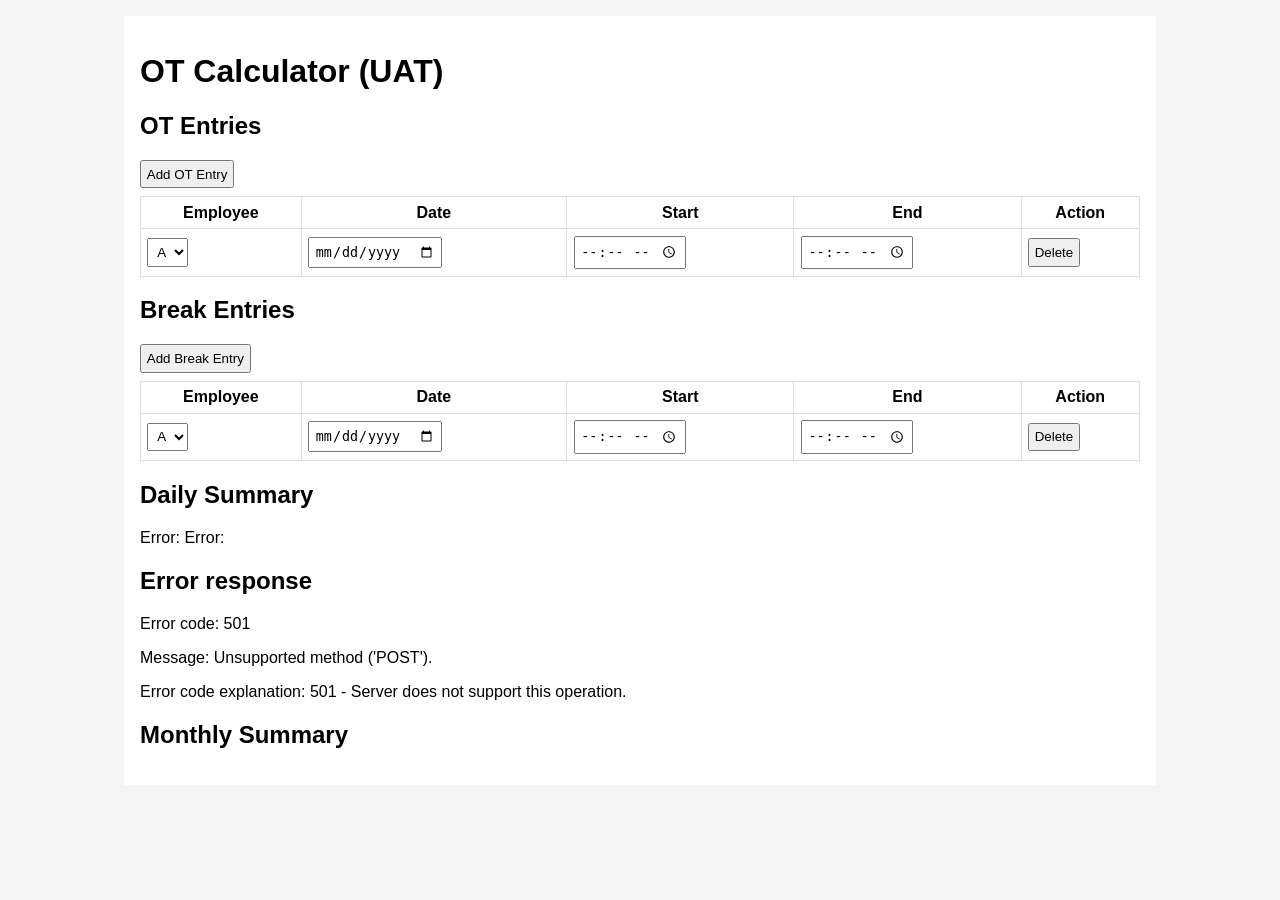
==== templates/index.html @ ce0dbe76 "Build Go OT calculator web app with separated engine and tests" ====
<!DOCTYPE html>
<html lang="en">
<head>
  <meta charset="UTF-8">
  <meta name="viewport" content="width=device-width, initial-scale=1.0">
  <title>OT Calculator</title>
  <link rel="stylesheet" href="/static/style.css">
</head>
<body>
  <main>
    <h1>OT Calculator (UAT)</h1>

    <section>
      <h2>OT Entries</h2>
      <button id="add-ot" type="button">Add OT Entry</button>
      <table>
        <thead>
          <tr><th>Employee</th><th>Date</th><th>Start</th><th>End</th><th>Action</th></tr>
        </thead>
        <tbody id="ot-body"></tbody>
      </table>
    </section>

    <section>
      <h2>Break Entries</h2>
      <button id="add-break" type="button">Add Break Entry</button>
      <table>
        <thead>
          <tr><th>Employee</th><th>Date</th><th>Start</th><th>End</th><th>Action</th></tr>
        </thead>
        <tbody id="break-body"></tbody>
      </table>
    </section>

    <section>
      <h2>Daily Summary</h2>
      <div id="daily-results"></div>
    </section>

    <section>
      <h2>Monthly Summary</h2>
      <div id="monthly-results"></div>
    </section>
  </main>

  <script src="/static/app.js"></script>
</body>
</html>
---- static/style.css ----
body {
  font-family: Arial, sans-serif;
  margin: 1rem;
  background: #f5f5f5;
}

main {
  max-width: 1000px;
  margin: 0 auto;
  background: white;
  padding: 1rem;
}

table {
  width: 100%;
  border-collapse: collapse;
  margin: 0.5rem 0 1rem;
}

th, td {
  border: 1px solid #ddd;
  padding: 0.4rem;
}

input, select, button {
  padding: 0.3rem;
}

.day-card, .month-card {
  border: 1px solid #ddd;
  padding: 0.5rem;
  margin-bottom: 0.5rem;
  background: #fafafa;
}
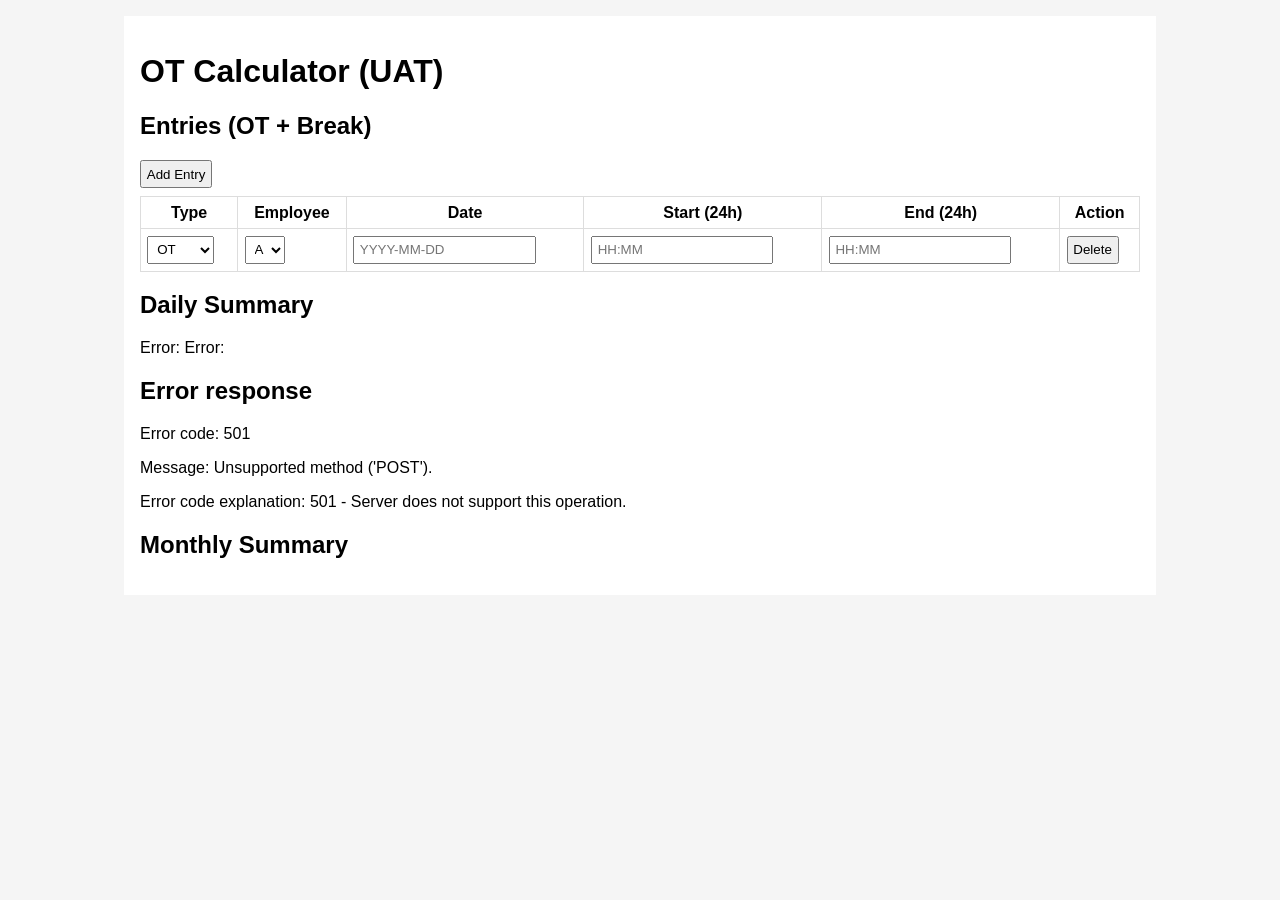
==== commit 936244f0: "Fix input UX: combined OT/break rows and robust date/time normalization" ====
--- a/templates/index.html
+++ b/templates/index.html
@@ -11,24 +11,13 @@
     <h1>OT Calculator (UAT)</h1>
 
     <section>
-      <h2>OT Entries</h2>
-      <button id="add-ot" type="button">Add OT Entry</button>
+      <h2>Entries (OT + Break)</h2>
+      <button id="add-entry" type="button">Add Entry</button>
       <table>
         <thead>
-          <tr><th>Employee</th><th>Date</th><th>Start</th><th>End</th><th>Action</th></tr>
+          <tr><th>Type</th><th>Employee</th><th>Date</th><th>Start (24h)</th><th>End (24h)</th><th>Action</th></tr>
         </thead>
-        <tbody id="ot-body"></tbody>
-      </table>
-    </section>
-
-    <section>
-      <h2>Break Entries</h2>
-      <button id="add-break" type="button">Add Break Entry</button>
-      <table>
-        <thead>
-          <tr><th>Employee</th><th>Date</th><th>Start</th><th>End</th><th>Action</th></tr>
-        </thead>
-        <tbody id="break-body"></tbody>
+        <tbody id="entry-body"></tbody>
       </table>
     </section>
 
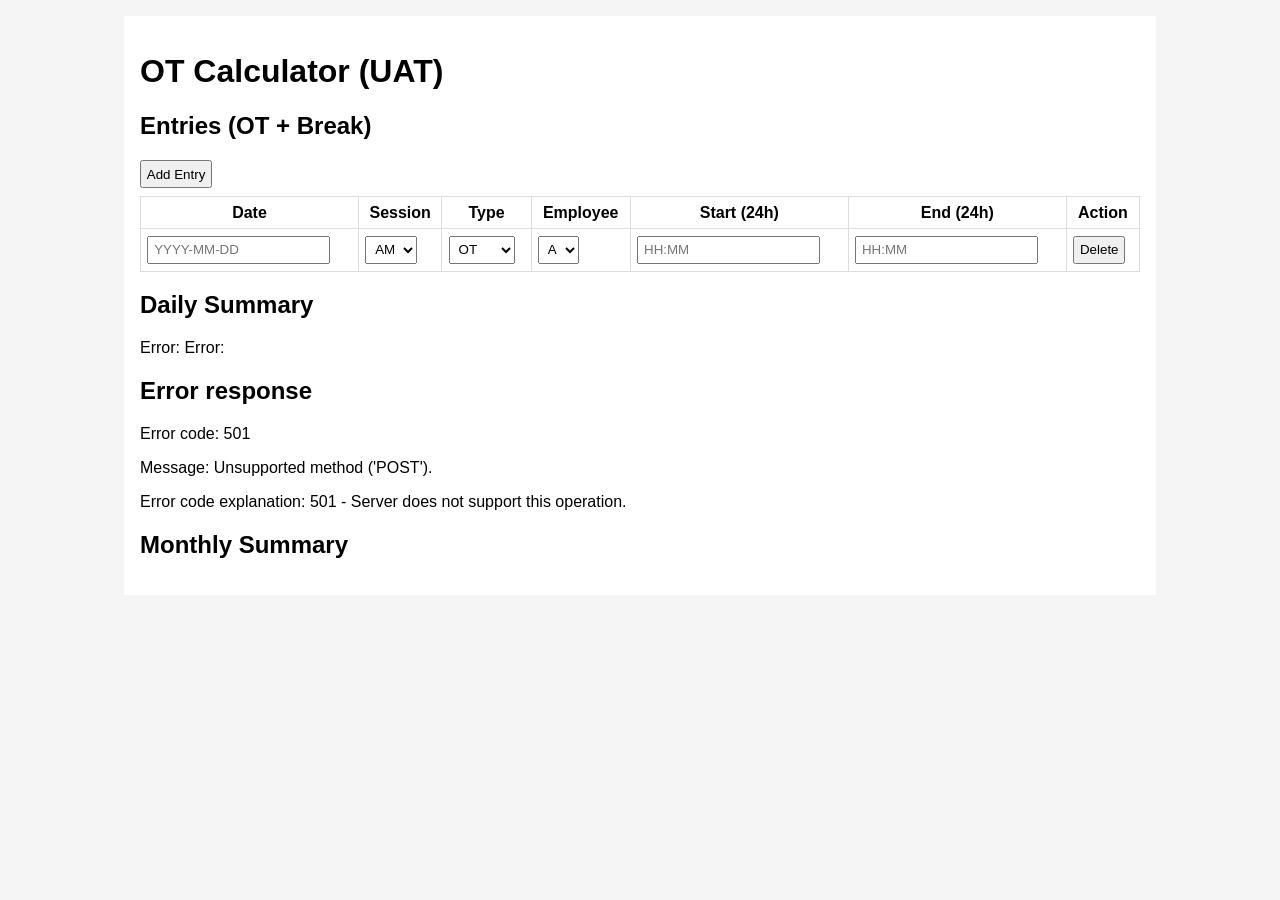
==== commit f212ce37: "Add AM/PM session-based OT calculation and per-session cache" ====
--- a/templates/index.html
+++ b/templates/index.html
@@ -15,7 +15,7 @@
       <button id="add-entry" type="button">Add Entry</button>
       <table>
         <thead>
-          <tr><th>Type</th><th>Employee</th><th>Date</th><th>Start (24h)</th><th>End (24h)</th><th>Action</th></tr>
+          <tr><th>Date</th><th>Session</th><th>Type</th><th>Employee</th><th>Start (24h)</th><th>End (24h)</th><th>Action</th></tr>
         </thead>
         <tbody id="entry-body"></tbody>
       </table>
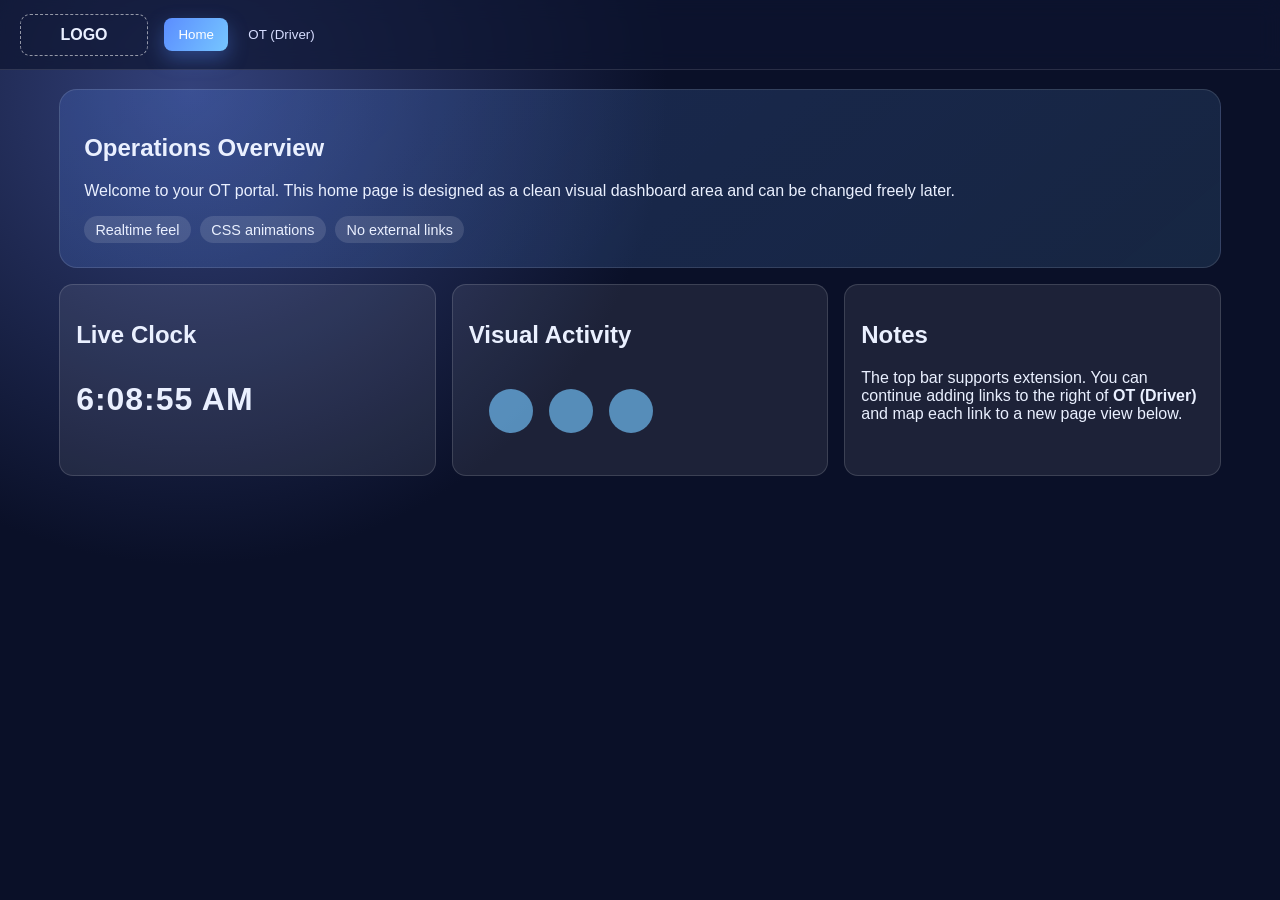
==== commit 8251f899: "Rewrite ot-frontend with topbar views and styled Driver OT module" ====
--- a/templates/index.html
+++ b/templates/index.html
@@ -3,32 +3,90 @@
 <head>
   <meta charset="UTF-8">
   <meta name="viewport" content="width=device-width, initial-scale=1.0">
-  <title>OT Calculator</title>
+  <title>OT Frontend</title>
   <link rel="stylesheet" href="/static/style.css">
 </head>
 <body>
-  <main>
-    <h1>OT Calculator (UAT)</h1>
+  <header class="topbar">
+    <div class="topbar__logo" aria-label="Company logo placeholder">
+      <span>LOGO</span>
+    </div>
+    <nav class="topbar__nav" aria-label="Primary">
+      <button class="topbar__link is-active" data-view="home" type="button">Home</button>
+      <button class="topbar__link" data-view="ot-driver" type="button">OT (Driver)</button>
+    </nav>
+  </header>
 
-    <section>
-      <h2>Entries (OT + Break)</h2>
-      <button id="add-entry" type="button">Add Entry</button>
-      <table>
-        <thead>
-          <tr><th>Date</th><th>Session</th><th>Type</th><th>Employee</th><th>Start (24h)</th><th>End (24h)</th><th>Action</th></tr>
-        </thead>
-        <tbody id="entry-body"></tbody>
-      </table>
+  <main class="app-shell">
+    <section id="view-home" class="view is-active" aria-live="polite">
+      <div class="hero">
+        <h1>Operations Overview</h1>
+        <p>Welcome to your OT portal. This home page is designed as a clean visual dashboard area and can be changed freely later.</p>
+        <div class="hero__chips">
+          <span class="chip">Realtime feel</span>
+          <span class="chip">CSS animations</span>
+          <span class="chip">No external links</span>
+        </div>
+      </div>
+
+      <div class="home-grid">
+        <article class="glass-card">
+          <h2>Live Clock</h2>
+          <p id="live-clock" class="clock">--:--:--</p>
+        </article>
+        <article class="glass-card">
+          <h2>Visual Activity</h2>
+          <div class="pulse-wrap" aria-hidden="true">
+            <span class="pulse pulse--a"></span>
+            <span class="pulse pulse--b"></span>
+            <span class="pulse pulse--c"></span>
+          </div>
+        </article>
+        <article class="glass-card home-note">
+          <h2>Notes</h2>
+          <p>The top bar supports extension. You can continue adding links to the right of <strong>OT (Driver)</strong> and map each link to a new page view below.</p>
+        </article>
+      </div>
     </section>
 
-    <section>
-      <h2>Daily Summary</h2>
-      <div id="daily-results"></div>
-    </section>
+    <section id="view-ot-driver" class="view" aria-live="polite">
+      <h1>Driver OT Management</h1>
 
-    <section>
-      <h2>Monthly Summary</h2>
-      <div id="monthly-results"></div>
+      <div class="subtabs" role="tablist" aria-label="Driver OT tabs">
+        <button class="subtabs__btn is-active" data-subtab="ot-input" type="button" role="tab" aria-selected="true">OT Input</button>
+        <button class="subtabs__btn" data-subtab="staff-input" type="button" role="tab" aria-selected="false">Staff Input</button>
+      </div>
+
+      <div class="subtab-panel is-active" data-panel="ot-input" role="tabpanel">
+        <section class="panel">
+          <h2>Entries (OT + Break)</h2>
+          <button id="add-entry" type="button" class="btn-primary">Add Entry</button>
+          <table>
+            <thead>
+              <tr><th>Date</th><th>Session</th><th>Type</th><th>Employee</th><th>Start (24h)</th><th>End (24h)</th><th>Action</th></tr>
+            </thead>
+            <tbody id="entry-body"></tbody>
+          </table>
+        </section>
+
+        <section class="panel">
+          <h2>Daily Summary</h2>
+          <div id="daily-results"></div>
+        </section>
+
+        <section class="panel">
+          <h2>Monthly Summary</h2>
+          <div id="monthly-results"></div>
+        </section>
+      </div>
+
+      <div class="subtab-panel" data-panel="staff-input" role="tabpanel">
+        <section class="panel">
+          <h2>Staff Input (Same Data Model)</h2>
+          <p>This tab shares the exact same OT data and calculation flow as OT Input.</p>
+          <div id="staff-results"></div>
+        </section>
+      </div>
     </section>
   </main>
 
--- a/static/style.css
+++ b/static/style.css
@@ -1,34 +1,113 @@
-body {
-  font-family: Arial, sans-serif;
-  margin: 1rem;
-  background: #f5f5f5;
+:root {
+  --bg-1: #0a1028;
+  --bg-2: #1f2b5c;
+  --surface: #ffffff;
+  --text: #eaf0ff;
+  --ink: #1b2040;
+  --primary: #5b8dff;
+  --primary-2: #76c6ff;
+  --muted: #8b93b3;
 }
 
-main {
-  max-width: 1000px;
-  margin: 0 auto;
-  background: white;
+* { box-sizing: border-box; }
+
+body {
+  margin: 0;
+  font-family: "Inter", "Segoe UI", Arial, sans-serif;
+  color: var(--text);
+  background: radial-gradient(circle at 15% 10%, #33417a 0%, var(--bg-1) 35%), linear-gradient(120deg, var(--bg-2), var(--bg-1));
+  min-height: 100vh;
+}
+
+.topbar {
+  position: sticky;
+  top: 0;
+  z-index: 10;
+  display: flex;
+  align-items: center;
+  gap: 1rem;
+  padding: 0.85rem 1.25rem;
+  border-bottom: 1px solid rgba(255, 255, 255, 0.12);
+  backdrop-filter: blur(10px);
+  background: rgba(13, 20, 48, 0.7);
+}
+
+.topbar__logo {
+  width: 128px;
+  height: 42px;
+  border-radius: 10px;
+  border: 1px dashed rgba(255,255,255,0.55);
+  display: grid;
+  place-items: center;
+  font-weight: 700;
+}
+
+.topbar__nav { display: flex; gap: 0.35rem; }
+
+.topbar__link, .subtabs__btn {
+  border: none;
+  color: #d7ddff;
+  background: transparent;
+  padding: 0.55rem 0.9rem;
+  border-radius: 8px;
+  cursor: pointer;
+}
+
+.topbar__link:hover, .subtabs__btn:hover { background: rgba(255,255,255,0.1); }
+.topbar__link.is-active, .subtabs__btn.is-active {
+  background: linear-gradient(120deg, var(--primary), var(--primary-2));
+  color: #fff;
+  box-shadow: 0 8px 20px rgba(90, 143, 255, 0.35);
+}
+
+.app-shell { padding: 1.2rem; max-width: 1200px; margin: 0 auto; }
+.view { display: none; }
+.view.is-active { display: block; }
+
+.hero {
+  border-radius: 18px;
+  padding: 1.5rem;
+  background: linear-gradient(140deg, rgba(90,141,255,0.2), rgba(118,198,255,0.12));
+  border: 1px solid rgba(255,255,255,0.12);
+}
+
+.hero__chips { margin-top: 1rem; display: flex; gap: 0.6rem; flex-wrap: wrap; }
+.chip { background: rgba(255,255,255,0.12); padding: 0.35rem 0.7rem; border-radius: 999px; font-size: 0.9rem; }
+
+.home-grid { display: grid; gap: 1rem; grid-template-columns: repeat(auto-fit, minmax(220px, 1fr)); margin-top: 1rem; }
+.glass-card {
+  background: rgba(255,255,255,0.08);
+  border-radius: 14px;
+  border: 1px solid rgba(255,255,255,0.14);
   padding: 1rem;
 }
+.clock { font-size: 2rem; font-weight: 700; letter-spacing: 0.06rem; }
 
-table {
-  width: 100%;
-  border-collapse: collapse;
-  margin: 0.5rem 0 1rem;
+.pulse-wrap { position: relative; height: 90px; }
+.pulse {
+  position: absolute;
+  inset: 20px auto auto 20px;
+  width: 44px; height: 44px;
+  border-radius: 50%;
+  background: rgba(118,198,255,0.65);
+  animation: pulse 2s infinite;
 }
+.pulse--b { left: 80px; animation-delay: .4s; }
+.pulse--c { left: 140px; animation-delay: .8s; }
+@keyframes pulse { 0% { transform: scale(0.7); opacity: .9; } 100% { transform: scale(1.6); opacity: .15; } }
 
-th, td {
-  border: 1px solid #ddd;
-  padding: 0.4rem;
+.panel { margin-top: 1rem; background: var(--surface); color: var(--ink); border-radius: 12px; padding: 1rem; }
+
+table { width: 100%; border-collapse: collapse; margin-top: 0.6rem; }
+th, td { border: 1px solid #dce1f0; padding: .45rem; }
+input, select, button { padding: 0.36rem 0.45rem; }
+.btn-primary { background: #2f65f7; color: #fff; border: none; border-radius: 7px; }
+.day-card, .month-card {
+  border: 1px solid #dce1f0;
+  padding: 0.6rem;
+  margin-bottom: 0.55rem;
+  border-radius: 8px;
+  background: #f7f9ff;
 }
-
-input, select, button {
-  padding: 0.3rem;
-}
-
-.day-card, .month-card {
-  border: 1px solid #ddd;
-  padding: 0.5rem;
-  margin-bottom: 0.5rem;
-  background: #fafafa;
-}
+.subtab-panel { display: none; }
+.subtab-panel.is-active { display: block; }
